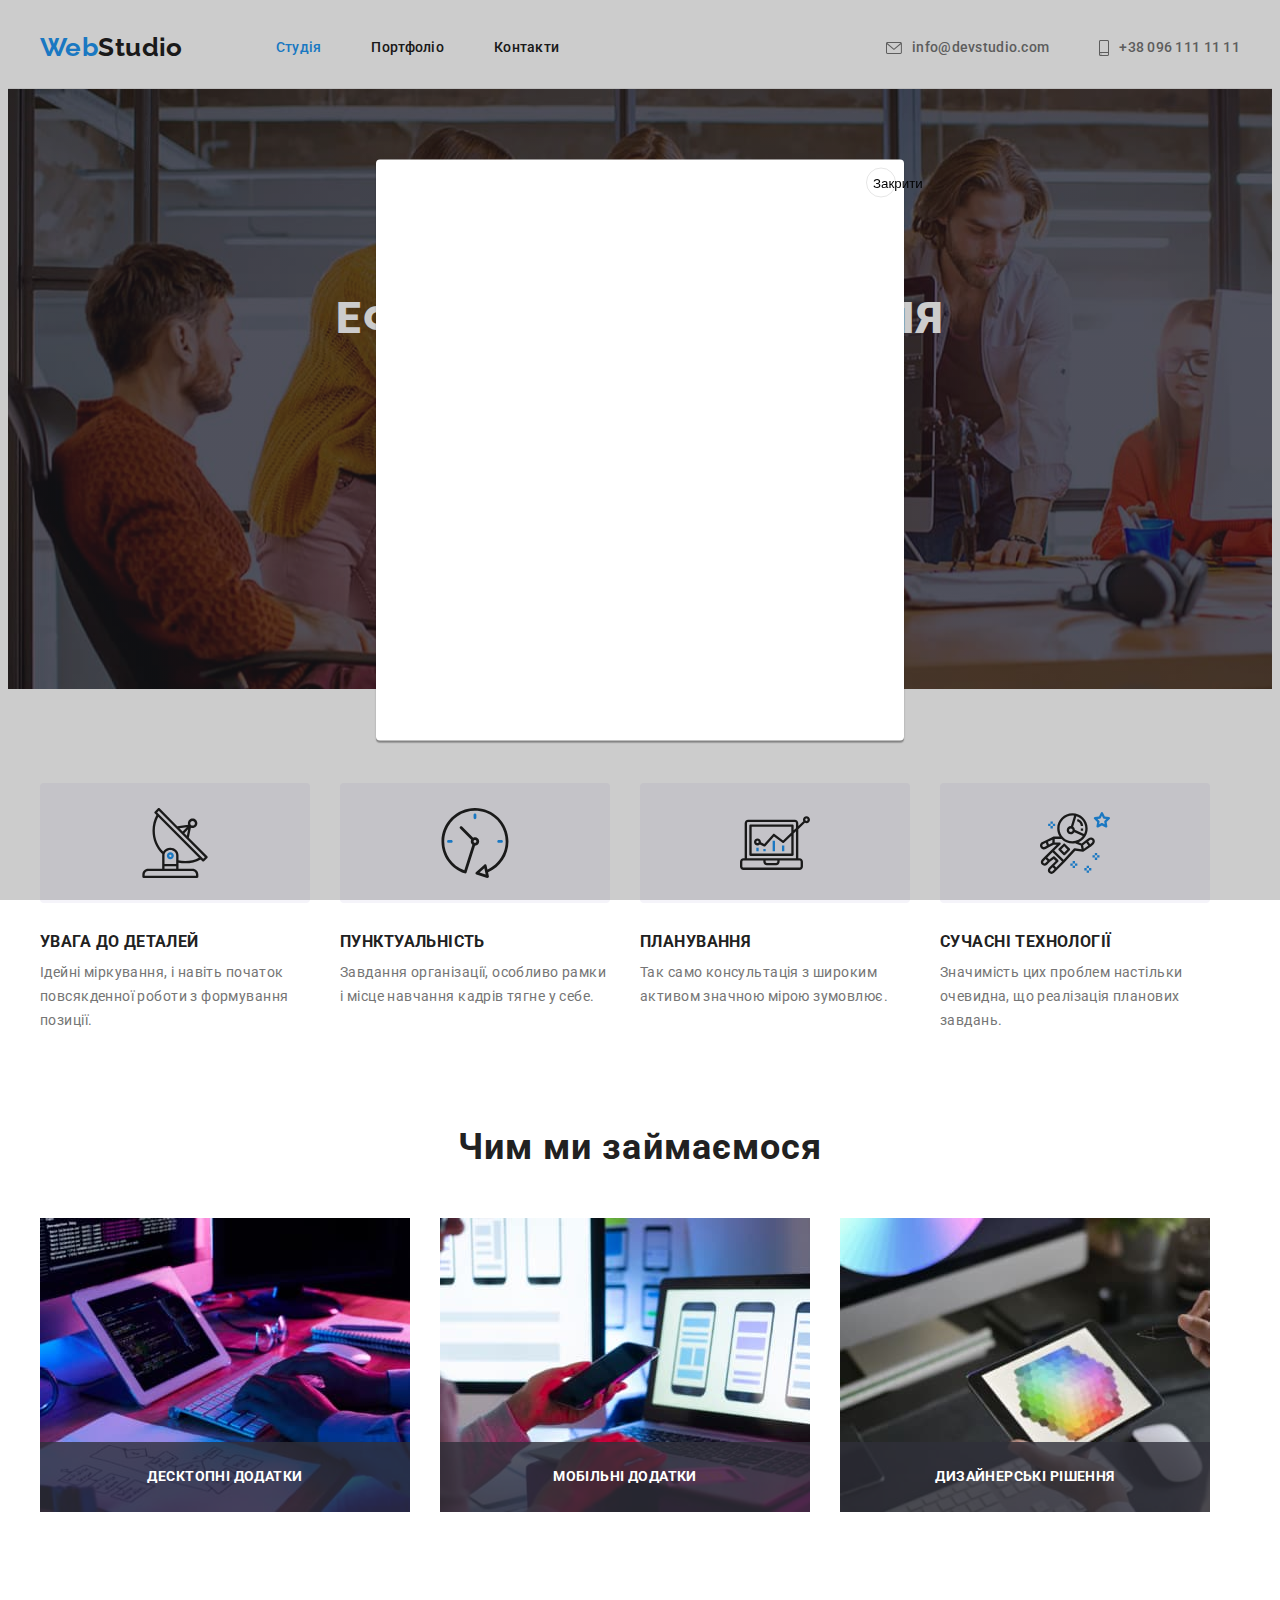
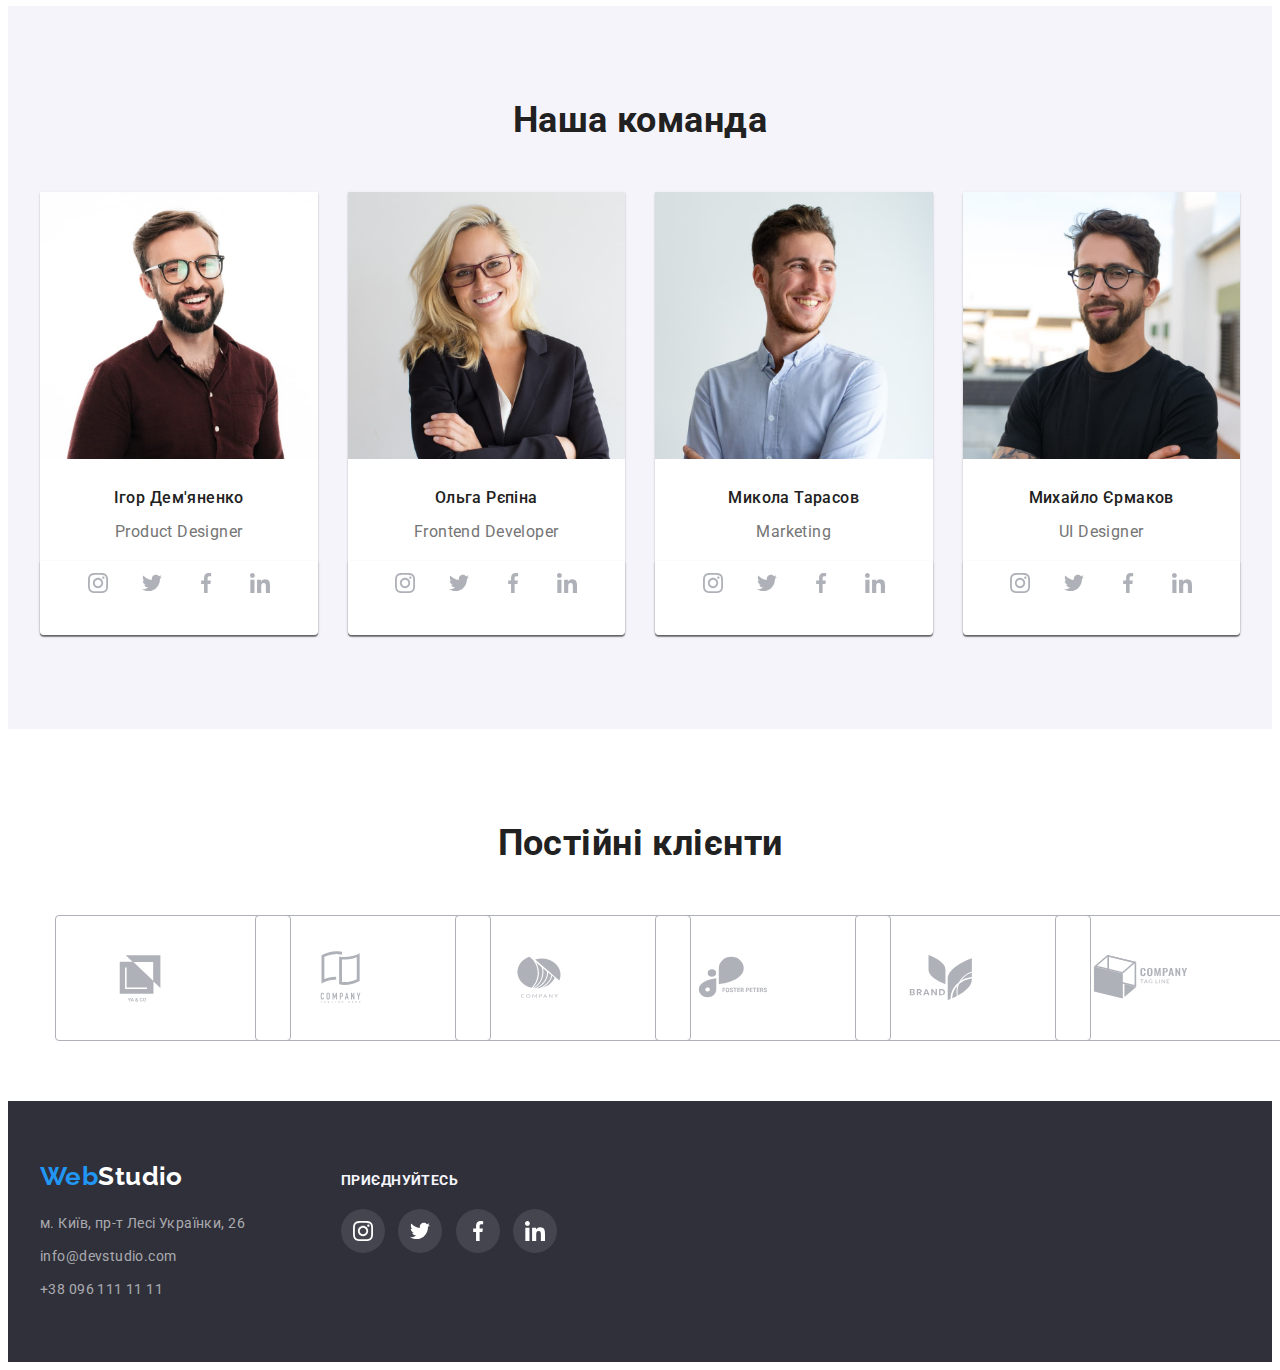
==== index.html @ 7732987f "add but" ====
<!DOCTYPE html>
<html lang="uk">
<head>
    <meta charset="UTF-8">
    <meta http-equiv="X-UA-Compatible" content="IE=edge">
    <meta name="viewport" content="width=device-width, initial-scale=1.0">
    <title>WebStudio</title>
    <link rel="preconnect" href="https://fonts.googleapis.com">
    <link rel="preconnect" href="https://fonts.gstatic.com" crossorigin>
    <link href="https://fonts.googleapis.com/css2?family=Raleway:wght@700&family=Roboto:wght@400;500;700;900&display=swap" rel="stylesheet">
    <link rel="stylesheet" href="https://cdnjs.cloudflare.com/ajax/libs/modern-normalize/1.1.0/modern-normalize.min.css" integrity="sha512-wpPYUAdjBVSE4KJnH1VR1HeZfpl1ub8YT/NKx4PuQ5NmX2tKuGu6U/JRp5y+Y8XG2tV+wKQpNHVUX03MfMFn9Q==" crossorigin="anonymous" referrerpolicy="no-referrer" />
    <link rel="stylesheet" href="./css/style.css">
</head>
<body>
    <!--Шапка-->
    <header class="head-top">
    <div class="container main-nav">   
        <a href="./index.html" class="logo"> <span class="logo-web">Web</span>Studio</a>
        <!--Навігація по сайті-->
        <nav class="nav">
            <ul class="site-nav">
                <li class="item-nav">
                   <a href="./index.html" class="header-link current">Студія</a> 
                </li>
                <li class="item-nav">
                    <a href="./portfolio.html" class="header-link ">Портфоліо</a>
                </li>
                <li class="item-nav">
                    <a href="" class="header-link">Контакти</a>
                </li>
            </ul>
        </nav>
        <!--Контакти-->
        <ul class="auth-nav">
            <li class="item-nav">
                <a href="mailto:info@devstudio.com" class="header-link"><svg width="16" height="12" class="icon-mail">
                    <use href="./images/icons.svg#icon-letter"></use>
                 </svg>info@devstudio.com</a>
            </li>
            <li class="item-nav">
                <a href="tel:+380961111111" class="header-link"><svg width="10" height="16" class="icon-mail">
                    <use href="./images/icons.svg#icon-tel"></use>
                 </svg>+38 096 111 11 11</a>
            </li>
    </div>
    </header>
    <main>
        <!--Герой-->
    
        <section class="section section-hero ">
            <h1 class="hero-title">Ефективні рішення для вашого бізнесу</h1>
            <button type="button" class="button-style" data-modal-open>Замовити послугу</button>
        </section>


    <section class="section section-benefits ">
        <div class="container">
            <!--Наші переваги-->
            <h2 class="title-benefits visually-hidden">Наші переваги</h2>
            <ul class="list-benefits">         
                <li class="list-item">
                    <div class="privileges-item">
                    <svg width="70" height="70" class="our-icons" >
                        <use class="our" href="./images/icons.svg#icon-antenna"></use>
                    </svg>
                    </div>
                    <h3 class="list-title">УВАГА ДО ДЕТАЛЕЙ</h3>
                    <p class="paragraph">Ідейні міркування, і навіть початок  повсякденної роботи з формування позиції.</p>
                </li>               
                <li class="list-item">
                    <div class="privileges-item">
                    <svg width="70" height="70" class="our-icons" >
                        <use href="./images/icons.svg#icon-clock"></use>
                    </svg>
                    </div>
                    <h3 class="list-title">ПУНКТУАЛЬНІСТЬ</h3>
                    <p class="paragraph">Завдання організації, особливо рамки і місце навчання кадрів тягне у себе.</p>
                </li>
                <li class="list-item">
                    <div class="privileges-item">
                    <svg width="70" height="70" class="our-icons">
                        <use href="./images/icons.svg#icon-diagram"></use>
                    </svg>
                    </div>
                    <h3 class="list-title">ПЛАНУВАННЯ</h3>
                    <p class="paragraph">Так само консультація з широким активом значною мірою зумовлює.</p>
                </li>
                <li class="list-item">
                    <div class="privileges-item">
                    <svg width="70" height="70" class="our-icons">
                        <use href="./images/icons.svg#icon-astronaut"></use>
                    </svg>
                    </div>
                    <h3 class="list-title">СУЧАСНІ ТЕХНОЛОГІЇ</h3>
                    <p class="paragraph">Значимість цих проблем настільки очевидна, що реалізація планових завдань.</p>
                </li>
            </ul>
        </div>
    </section>
        <!--Чим ми займаємося-->
    <section class="section section-work nopadding">
        <div class="container">
            <h2 class="section-work-title">Чим ми займаємося</h2>
            <ul class="list-work">
                <li class="item-do">
                    <div class="item-div-img">
                        <img  class="img-item" src="./images/img.jpg" width="370" height="294" alt="Верстка">
                    </div>
                    <div class="item-p">
                        <p class="paragraph-item">Десктопні додатки</p>
                    </div>
                </li>
                <li class="item-do">
                    <div class="item-div-img">
                        <img  class="img-item" src="./images/img2.jpg" width="370" height="294" alt="Дизайн">
                    </div>
                    <div class="item-p">
                        <p class="paragraph-item">Мобільні додатки</p>
                    </div>
                </li>
                <li class="item-do">
                    <div class="item-div-img">
                        <img  class="img-item" src="./images/img3.jpg" width="370" height="294" alt="Оформлення">
                    </div>
                    <div class="item-p">
                        <p class="paragraph-item">Дизайнерські рішення</p>
                    </div>
                </li>
            </ul>
        </div>
    </section>
        <!--Наша команда-->
    <section class="section section-team">
        <div class="container">
            <h2 class="section-title">Наша команда</h2>
            <ul class="team">
                <li class="team-list">
                    <img class="team-picks" src="./images/igor.jpg" width="270" height="260" alt="Ігор Дем'яненко">
                    <h3 class="team-title">Ігор Дем'яненко</h3>
                    <p class="paragraph-team">Product Designer</p>
                    <ul class="team-list team-list-socialm">
                        
                        </li>
                        <li class="team-item-socialm">
                            <a href="#" class="team-soc-link link">
                                <svg width="20" height="20" class="team-soc-icon">
                                <use href="./images/icons.svg#icon-instagram"></use>
                                </svg>
                            </a>
                        </li>
                        <li class="team-item-socialm">
                            <a href="#" class="team-soc-link link">
                                <svg  width="20" height="20" class="team-soc-icon">
                                <use href="./images/icons.svg#icon-twitter-1"></use>
                                </svg>
                            </a>
                        </li>
                        <li class="team-item-socialm">
                            <a href="#" class="team-soc-link link">
                                <svg  width="20" height="20" class="team-soc-icon">
                                <use href="./images/icons.svg#icon-facebook"></use>
                                </svg>
                            </a>
                        </li>
                        <li class="team-item-socialm">
                            <a href="#" class="team-soc-link link">
                                <svg width="20" height="20" class="team-soc-icon">
                                <use href="./images/icons.svg#icon-linkedin"></use>
                                </svg>
                            </a>
                        </li>
                    </ul>
                </li>
                <li class="team-list">
                    <img class="team-picks" src="./images/olga.jpg" width="270" height="260" alt="Ольга Рєпіна">
                    <h3 class="team-title">Ольга Рєпіна</h3>
                    <p class="paragraph-team">Frontend Developer</p>
                    <ul class="team-list team-list-socialm">
                        <li class="team-item-socialm">
                            <a href="#" class="team-soc-link link">
                            <svg width="20" height="20" class="team-soc-icon">
                            <use href="./images/icons.svg#icon-instagram"></use>
                            </svg>
                            </a>
                        </li>
                        <li class="team-item-socialm">
                            <a href="#" class="team-soc-link link">
                                <svg  width="20" height="20" class="team-soc-icon">
                                <use href="./images/icons.svg#icon-twitter-1"></use>
                                </svg>
                            </a>
                        </li>
                        <li class="team-item-socialm">
                            <a href="#" class="team-soc-link link">
                                <svg  width="20" height="20" class="team-soc-icon">
                                <use href="./images/icons.svg#icon-facebook"></use>
                                </svg>
                            </a>
                        </li>
                        <li class="team-item-socialm">
                            <a href="#" class="team-soc-link link">
                                <svg width="20" height="20" class="team-soc-icon">
                                <use href="./images/icons.svg#icon-linkedin"></use>
                                </svg>
                            </a>
                        </li>
                    </ul>
                </li>
                <li class="team-list">
                    <img class="team-picks" src="./images/mykola.jpg" width="270" height="260" alt="Микола Тарасов">
                    <h3 class="team-title">Микола Тарасов</h3>
                    <p class="paragraph-team">Marketing</p>
                    <ul class="team-list team-list-socialm">
                        
                        <li class="team-item-socialm">
                            <a href="#" class="team-soc-link link">
                                <svg width="20" height="20" class="team-soc-icon">
                                <use href="./images/icons.svg#icon-instagram"></use>
                                </svg>
                                </a>
                        </li>
                        <li class="team-item-socialm">
                            <a href="#" class="team-soc-link link">
                                <svg  width="20" height="20" class="team-soc-icon">
                                <use href="./images/icons.svg#icon-twitter-1"></use>
                                </svg>
                            </a>
                        </li>
                        <li class="team-item-socialm">
                            <a href="#" class="team-soc-link link">
                                <svg  width="20" height="20" class="team-soc-icon">
                                <use href="./images/icons.svg#icon-facebook"></use>
                                </svg>
                            </a>
                        </li>
                        <li class="team-item-socialm">
                            <a href="#" class="team-soc-link link">
                                <svg width="20" height="20" class="team-soc-icon">
                                <use href="./images/icons.svg#icon-linkedin"></use>
                                </svg>
                            </a>
                        </li>
                    </ul>
                </li>
                <li class="team-list">
                    <img class="team-picks" src="./images/mykhailo.jpg" width="270" height="260" alt="Михайло Єрмаков">
                    <h3 class="team-title">Михайло Єрмаков</h3>
                    <p class="paragraph-team">UI Designer</p>
                    <ul class="team-list team-list-socialm">
                        
                        <li class="team-item-socialm">
                            <a href="#" class="team-soc-link link">
                                <svg width="20" height="20" class="team-soc-icon">
                                <use href="./images/icons.svg#icon-instagram"></use>
                                </svg>
                                </a>
                        </li>
                        <li class="team-item-socialm">
                            <a href="#" class="team-soc-link link">
                                <svg  width="20" height="20" class="team-soc-icon">
                                <use href="./images/icons.svg#icon-twitter-1"></use>
                                </svg>
                            </a>
                        </li>
                        <li class="team-item-socialm">
                            <a href="#" class="team-soc-link link">
                                <svg  width="20" height="20" class="team-soc-icon">
                                <use href="./images/icons.svg#icon-facebook"></use>
                                </svg>
                            </a>
                        </li>
                        <li class="team-item-socialm">
                            <a href="#" class="team-soc-link link">
                                <svg width="20" height="20" class="team-soc-icon">
                                <use href="./images/icons.svg#icon-linkedin"></use>
                                </svg>
                            </a>
                        </li>
                    </ul>
                </li>
            </ul>
        </div>
    </section>
    <!--Постійні клієнти-->
    <section class="section section-clients">
        <div class="container clients-div">
        <h2 class="client-title">Постійні клієнти</h2>
            <ul class="list-client">
                <li class="company ">
                 <a class="client-item" href="#">
                    <svg class="icon-clients" >
                        <use href="./images/icons.svg#icon-Logo1n"></use>
                    </svg>
                 </a>
                </li>
                <li class="company">
                    <a class="client-item" href="#">
                        <svg class="icon-clients" >
                            <use href="./images/icons.svg#icon-Logo-2"></use>
                        </svg>
                     </a>                
                </li>
                <li class="company">
                    <a class="client-item" href="#">
                        <svg class="icon-clients" >
                            <use href="./images/icons.svg#icon-Logo-3"></use>
                        </svg>
                     </a>      
                </li>
                <li class="company">
                    <a class="client-item" href="#">
                        <svg class="icon-clients">
                            <use href="./images/icons.svg#icon-Logo4"></use>
                        </svg>
                     </a>      
                </li>
                <li class="company">
                    <a class="client-item" href="#">
                        <svg class="icon-clients" >
                            <use href="./images/icons.svg#icon-Logo-5"></use>
                        </svg>
                     </a>      
                </li>
                <li class="company">
                    <a class="client-item" href="#">
                        <svg class="icon-clients" >
                            <use href="./images/icons.svg#icon-Logo-6"></use>
                        </svg>
                     </a>      
                </li>
            </ul>
        </div>
    </section>
</main>
    <!--Підвал-->
    <footer class="footer">
        <div class="container footer-item">
        <div class="adress-div">
            <a href="./index.html" class="logo-footer"><span class="logo-web">Web</span>Studio</a>
            <address class="address">
                <ul class="site-nav-footer">
                    <li>
                        <a href="https://goo.gl/maps/zZceFbnyoAsrNm7R6" class="address-items" rel="noreferrer noopener" target="_blank">м. Київ, пр-т Лесі Українки, 26</a>
                    </li>
                    <li>
                        <a href="mailto:info@devstudio.com" class="address-items">info@devstudio.com</a>
                    </li>
                    <li>
                        <a href="tel:+380961111111" class="address-items">+38 096 111 11 11</a>
                    </li>
                </ul>
            </address>
        </div>
            <div class="div-fot">
                <p class="footer-paragraph">приєднуйтесь</p>
                <ul class="footer-list">
                    <li class="footer-soc-lincs">
                        <a class="footer-icon-linc" href="#">
                            <svg class="icons-svg" width="20" height="20">
                                <use href="./images/icons.svg#icon-instagram"></use>
                            </svg>
                        </a>
                    </li>
                    <li class="footer-soc-lincs">
                        <a class="footer-icon-linc" href="#">
                            <svg  class="icons-svg" width="20" height="20">
                                <use href="./images/icons.svg#icon-twitter-1"></use>
                            </svg>
                        </a>
                    </li>
                    <li class="footer-soc-lincs">
                        <a class="footer-icon-linc" href="#">
                            <svg class="icons-svg" width="20" height="20">
                                <use href="./images/icons.svg#icon-facebook"></use>
                            </svg>
                        </a>
                    </li>
                    <li class="footer-soc-lincs">
                        <a class="footer-icon-linc" href="#">
                            <svg class="icons-svg" width="20" height="20">
                                <use href="./images/icons.svg#icon-linkedin"></use>
                            </svg>
                        </a>
                    </li>
                </ul>
            </div>
        </div>
        </footer>
        <div class="backdrop " data-modal>
                <div class="mobal">
                    <button type="button" class="close" data-modal-close>
                        Закрити</button>
                </div>
            </div> 
            <script src="./js/modal.js"></script> 
</body>
</html>
---- css/style.css ----
:root {
    --primary-text-color: #212121;
    --acent-color: #2196F3;
    --secondary-texy-color:#757575;
    --primary-fon-color: #ffffff;
    --secondary-fon-col: #F5F4FA;
    --darc-fon-color:#2F303A;
    --adres-color:rgba(255, 255, 255, 0.6);
    --work-fon-color:#F5F5F5;
    --header-border-color:#ECECEC;
    --color-cards-border: #EEEEEE;
    --background-color-hero: #C4C4C4;
    --border-clients-color: #AFB1B8;
    --bacjground-color-footer-lincs: rgba(255, 255, 255, 0.1);
    --primery-icon-color:#AFB1B8;
    --background-color-img: rgba(47, 48, 58, 0.8);


    --primary-padding-bottom: 10px;
    
    

}
/* Палітра кольорів сайту */
/* Колір header : #FFFFFF; */
/* Колір секції наші переваги, і footer :  #2F303A */
/* Колір секцій наші переваги, чим ми займаємося :  #F5F5F5; */
/* Колір секції Наша команда : #F5F4FA */
/* Акцент: #2196F3; */
/* колір тексту: #2196F3; */
/* колір другорядного тексту: #757575; */


/* ------------index.html------------*/

body {
    font-family: 'Roboto', 'sans-serif';
    color: var(--primary-text-color);
    background-color:var(--primary-fon-color);
    font-weight: 400;
    font-size: 14px;
    line-height: 1.7;
    letter-spacing: 0.03em;
}

h1, h2, h3, h4, h5, h6, p {
    margin: 0;
    
}

ul {
    padding: 0;
    margin: 0;
   

}
.section {
    padding-top: 94px;
    padding-bottom:  94px;
}


/* ------------Шапка------------*/
header .auth-nav {
    display: flex;
}

.head-top  {
    background-color: var(--primary-fon-color);
    border-bottom: 1px solid var(--header-border-color);
    
}


.logo {
    font-family: 'Raleway', 'sans-serif';
    font-weight: 700;
    font-size: 26px;
    line-height: 1.2;
    text-decoration: none;
    color: var(--primary-text-color); 
    margin-right: 93px;   
}
.logo-web {
    color: var(--acent-color)
}



/* ------------Навігація по сайті------------*/


.main-nav {
    display: flex;
    align-items: center;
}

.site-nav {
    color: var(--primary-text-color);
    display: flex;      
}

.nav {
    margin-right: auto;
}

.site-nav .item-nav:not(:last-child) {
    margin-right: 50px;
}

.site-nav .header-link,
.site-nav {
    color: var(--primary-text-color);   
   
}

.site-nav .header-link:hover,
.site-nav .header-link:focus {
    color: var(--acent-color);
}

.header-link:active {
    color: var(--acent-color);
}
.header-link {
    display: block;
    padding-top: 32px;
    padding-bottom: 32px;
    font-weight: 500;
    font-size: 14px;
    line-height: 1.14;
    letter-spacing: 0.02em;

    transition-property: background-color ;
    transition-duration: 250ms;
    transition-timing-function: cubic-bezier(0.4, 0, 0.2, 1); 
}

.auth-nav .item-nav + .item-nav {
    margin-left: 50px;
} 
/* ------------Контатки------------*/

.main-nav {
    justify-content: center;
}

.auth-nav .header-link,
.auth-nav  {
    color: var(--secondary-texy-color);
}



.current::after {
    position: absolute;
    content: '';
    bottom: 0;
    left: 0;
    width: 100%;
    height: 4px;
    background: var(--accent-color);
    border-radius: 2px;
}

.auth-nav .header-link:hover,
.auth-nav .header-link:focus 
{
    color: var(--acent-color);
    fill: var(--acent-color);
}

.site-nav .header-link.current {
    color: var(--acent-color);
}

.header-link {
    text-decoration: none;

    transition-property: color ;
    transition-duration: 250ms;
    transition-timing-function: linear; 
}
.site-nav,
.auth-nav,
.list-benefits,
.team-list,
.buttons-filter,
.photos-list,
.list-work,
.site-nav-footer,
.list-client,
.footer-list
{
    list-style: none;
}

.icon-nav1,
.icon-mail {
    margin-right: 10px;
}

.icon-nav1:hover,
.icon-nav2:focus {
 fill: var(--acent-color);
}

.icon-nav1 {
    width: 16px;
    height: 12px;
    fill: var(--secondary-texy-color);
}
.icon-nav2 {
    width: 10px;
    height: 16px;
    fill: var(--secondary-texy-color);
}


.header-link {
    display: flex;
    align-items: center;
    justify-content: center;
}


.header-link:focus,
.header-link:hover
 {
    fill: var(--acent-color);
}

.header-link {
     fill: var(--secondary-texy-color); 
}

/* ------------Декоративні елементи------------*/





/* ------------Герой------------*/

 .section-hero {

    background-image: linear-gradient(rgba(47, 48, 58, 0.4),
    rgba(47, 48, 58, 0.4)),
    url(../images/hero.jpg) ;
    background-repeat: no-repeat; 
    background-size: cover;
    background-color: var(--darc-fon-color); 
    text-align: center; 
    padding-top: 200px;
    padding-bottom:200px;
    max-width: 1600px;
    margin: 0 auto;
    
}

.section .section-hero {
    padding: 0;
    
}

.hero-title {
    color: var(--primary-fon-color);
    max-width: 696px;
    font-weight: 900;
    font-size: 44px;
    line-height: 1.36;
    letter-spacing: 0.06em;
    text-transform: uppercase;
    margin-bottom: 30px;
    margin-left: auto;
    margin-right: auto;
    
}


/* ------------Кнопи------------*/

/* ------------Кнопки портфоліо------------*/
.buttons-filter  .button {
    font-weight: 500;
    font-size: 16px;
    line-height: 1.62;
    color: var(--primary-text-color);
    background-color: var(--secondary-fon-col);
    border: none;

    transition-property: background-color ;
    transition-duration: 250ms;
    transition-timing-function: cubic-bezier(0.4, 0, 0.2, 1); 
}

.button {
    background-color: var(--secondary-fon-col);
    
}

.button-filter:hover,
.button-filter:focus,
.button-filter:active
 {
    background-color:var(--acent-color);
    color: var(--primary-fon-color);
    box-shadow: 0px 3px 1px 
    rgba(0, 0, 0, 0.1), 0px 1px 2px 
    rgba(0, 0, 0, 0.08), 0px 2px 2px 
    rgba(0, 0, 0, 0.12);
    border-radius: 4px;
 }
 .button-filter {
    font-family: 'Roboto', 'sans-serif';
    border: 0;
    font-weight: 500;
    font-size: 16px;
    line-height:1.62;
    text-align: center;
    border-radius: 4px;
    cursor: pointer;
    max-height: 38px;
    padding-top: 6px;
    padding-bottom: 6px;
    padding-left: 22px;
    padding-right: 22px;
    
 }
 .button-all {
    width: 73px;
    padding-left: 25px;
    padding-right: 25px;

    transition-property: background-color ;
    transition-duration: 250ms;
    transition-timing-function: cubic-bezier(0.4, 0, 0.2, 1); 
}
.button-web {
    width: 125px;

    transition-property: background-color ;
    transition-duration: 250ms;
    transition-timing-function: cubic-bezier(0.4, 0, 0.2, 1); 
}
.button-adds {
    width: 112px;

    transition-property: background-color ;
    transition-duration: 250ms;
    transition-timing-function: cubic-bezier(0.4, 0, 0.2, 1); 
}
.button-dysain {
    width: 103px;

    transition-property: background-color ;
    transition-duration: 250ms;
    transition-timing-function: cubic-bezier(0.4, 0, 0.2, 1); 
}
.button-market {
    width: 130px;

    transition-property: background-color ;
    transition-duration: 250ms;
    transition-timing-function: cubic-bezier(0.4, 0, 0.2, 1); 
    
}

 /* ------------Кнопка секції герой------------*/

.button-style {

    background-color: var(--acent-color);
    color: var(--primary-fon-color);
    border: none;
    cursor: pointer;
    font-weight: 700;
    font-size: 16px;
    line-height: 1.87;
    display: inline-block;
    background: var(--acent-color);
    border-radius: 4px;
    max-width: 216px;
    max-height: 50px;
    padding: 10px 32px;

    transition: background-color 250ms cubic-bezier(0.4, 0, 0.2, 1),
    color 250ms cubic-bezier(0.4, 0, 0.2, 1);

    
}   
.button-style:hover,
.button-style:focus,
.button-style:active
 {
    background-color: var(--secondary-fon-col);
    color: var(--primary-text-color);
    box-shadow: 0px 4px 4px rgba(0, 0, 0, 0.15);
    border-radius: 4px;
}
/* ------------Наші переваги------------*/



.list-benefits {
    display: flex;    
}
.list-item {
    width: 270px;
}

.list-benefits .list-item:not(:last-child) {
     margin-right: 30px;

}

.visually-hidden { 
    position: absolute;
    width: 1px;
    height: 1px;
    margin: -1px;
    border: 0;
    padding: 0;
    white-space: nowrap;
    clip-path: inset(100%);
    clip: rect(0 0 0 0);
    overflow: hidden;
}

.list-title {
    font-weight: 700;
    line-height: 1.14;
    text-transform: uppercase;
    color: var(--primary-text-color);
    margin-bottom:var(--primary-padding-bottom) ;
}
.paragraph {
    
    color: var(--secondary-texy-color);

}

  
.privileges-item {
    display: flex;
    justify-content: center;
    align-items: center;
    margin-bottom: 30px;
    width: 270px;
    height: 120px;
    background: #F5F4FA;
    border-radius: 4px;
    
}



/* ------------Чим ми займаємося------------*/

.nopadding {
    padding-top: 0px;
}

.section-work-title {
    font-weight: 700;
    font-size: 36px;
    line-height: 1.16;
    letter-spacing: 0.03em;
    
}

.section-work-title {
    margin-bottom: 50px;
    text-align: center;
}
.list-work { 
    display:flex;    
    
}
.list-work .item-do {
    margin-right: 30px;
}
.list-work .item-do:last-child {
    margin-right: 0;
}

.img-item,
.team-picks {
    display: block;
    width: 100%;
    height: auto;
}

.paragraph-item {
   display: block;
font-weight: 700;
font-size: 14px;
line-height: 1.14;
letter-spacing: 0.03em;
text-transform: uppercase;

color: var(--primary-fon-color)
}



.item-do {
    position: relative;
   
}


.item-p {
    display: flex;
    width: 100%;
    height: 70px;
    align-items: center;
    justify-content: center;
    
    position: absolute;
    bottom: 0;
    
}

.item-div-img::after {
    content: '';
    background-color: rgba(47, 48, 58, 0.8);
    position: absolute;
    display:inline-block;
    width: 100%;
    height: 70px;
    bottom: 0;
}

/* ------------Наша команда------------*/

.section-team {
    background-color: var(--secondary-fon-col);        
}

.section-title {
    font-weight: 700;
    font-size: 36px;
    line-height: 1.16;
    text-align: center;
    margin-bottom: 50px;
}

.paragraph-team {
    font-size: 16px;
    text-align: center;
    color: var(--secondary-texy-color); 
    margin-bottom: 16px;
}
.team-title {
    font-size: 16px;
    font-weight: 500;
    line-height: 1.18;
    text-align: center;
    margin-bottom:var(--primary-padding-bottom) ;    
}
.team {
    display: flex;
    justify-content: center;
}
.team .team-list:not(:last-child) {
    margin-right: 30px;
}
.team-picks {
    margin-bottom: 30px;
}
.team-list {
    box-shadow: 
    0px 1px 3px
    rgba(0, 0, 0, 0.12),
    0px 1px 1px rgba(0, 0, 0, 0.14),
    0px 2px 1px rgba(0, 0, 0, 0.2);
border-radius: 0px 0px 4px 4px;
background-color: var(--primary-fon-color);

}

.team-list-socialm {
    display: flex;
    justify-content: center;
    align-items: center;
}

.team-item-socialm {
 width: 44px;
 height: 44px;
}

.team-list-socialm {
    padding-bottom: 30px;
}


.team-item-socialm:not(:last-child) {
margin-right: 10px;
}
.team-soc-link  {
    width: 100%;
    height: 100%;  
    display: flex;
    border-radius: 50%;
    justify-content: center;
    align-items: center;

    transition: background-color 250ms cubic-bezier(0.4, 0, 0.2, 1),
     color 250ms cubic-bezier(0.4, 0, 0.2, 1), 
    fill 250ms cubic-bezier(0.4, 0, 0.2, 1);


}
.team-soc-link:focus,
.team-soc-link:hover {
    background-color: var(--acent-color);
} 

.team-soc-link:hover .team-soc-icon {
    fill: var(--primary-fon-color);
}


.team-soc-link:focus .team-soc-icon {
    fill: var(--primary-fon-color);
}

.team-soc-icon {
    fill: var(--primery-icon-color);
}

/* ------------Наші клієнти------------*/

.client-title {
    font-size: 36px;
    line-height: 1.16;
    text-align: center;
    display: flex;
    justify-content: center;
    align-items: center;
    margin-bottom: 50px;
}

.clients-div {
    background-color: var(--primary-fon-color);
}


.list-client {
    display: flex;
    justify-content: center;
    align-items: center;
}


.icon-clients {
    width: 106px;
    height: 60px;  
}

.company {
    width: 170px;
    height: 92px;
    
    
    
}

.client-item {
    width: 100%;
    height: 100%;  
    display: flex;
    padding:  16px 32px;
    border: 1px solid var(--border-clients-color);
    border-radius: 4px;
    
    align-items: center;

    transition-property: color ;
    transition-duration: 250ms;
    transition-timing-function: cubic-bezier(0.4, 0, 0.2, 1);

    
    }


.company:not(:last-child) {
    margin-right: 30px;
}


.icon-clients {
    width: 106px;
    height: 60px;  
}


.client-item:hover {
    border: 1px solid var(--acent-color);
}

.client-item:focus {
    border: 1px solid var(--acent-color);
}

.icon-clients {
    fill: var(--primery-icon-color);
}

.client-item:hover .icon-clients {
    fill: var(--acent-color);
}


.client-item:focus .icon-clients {
    fill: var(--acent-color);
}

.client-item:hover  {
    border-radius: 4px;
    fill: var(--acent-color);
}


/* ------------Підвал------------*/

.footer {
    background-color: var(--darc-fon-color); 
    padding-top: 60px;
    padding-bottom: 60px; 
}

.footer-item > .logo-footer {
    margin-bottom: 20px;
    
}


.logo-footer {
    font-family: 'Raleway', 'sans-serif';
    font-weight: 700;
    font-size: 26px;
    line-height: 1.2;
    color: var(--primary-fon-color);
    text-decoration: none;
    display: inline-block;
    
}

.site-nav-footer > li:not(:last-child) {
    margin-bottom: 9px;
    
}


.address {
    font-style: normal;
    width: 231px;

     
    
}
.address-item {
    color: var(--primary-fon-color);
    text-decoration: none;

    
}

.address-items {
    color: var(--adres-color); 
    text-decoration: none;   

    transition-property: color ;
    transition-duration: 250ms;
    transition-timing-function: linear;
}
.address-items:hover,
.address-items:focus {
    color: var(--acent-color);
}

.footer-paragraph {
    color:var(--secondary-fon-col);
    font-weight: 700;
    font-size: 14px;
    line-height: 1.14;
    letter-spacing: 0.03em;
    text-transform: uppercase;
    margin-bottom: 20px;
}

.footer-soc-lincs {
    display: inline-flex;
    justify-content: center;
    align-content: center;
    width: 44px;
    height: 44px;
    fill: var(--primary-fon-color);
    background-color:var(--bacjground-color-footer-lincs);
    border-radius: 50%;

    

}

.footer-icon-linc {
    fill: var(--primary-fon-color);

    transition-property: background-color ;
    transition-duration: 250ms;
    transition-timing-function: cubic-bezier(0.4, 0, 0.2, 1);

     
}


.footer-icon-linc:hover {
    background-color: var(--acent-color);
}
.footer-icon-linc:focus {
    background-color: var(--acent-color);
}


.footer-icon-linc {
    width: 100%;
    height: 100%;
    border-radius: 50%;
}

.footer-soc-lincs:not(:last-child) {
    margin-right: 10px;
    }

.footer-icon-linc {
    display: flex;
    justify-content: center;
    align-items: center;
}


.footer-item {
    align-items: baseline;
    display: flex;
}

.logo-footer {
    margin-bottom: 20px;
}

.div-fot .fot-portfolio {
    margin-bottom: 30px;
}

.div-fot {
    display: inline-block;
}


.adress-div {
    display: inline-block;
    margin-right: 70px;
}





/* --------Портфоліо--------- */
.pic-title {
    font-weight: 700;
    font-size: 18px;
    line-height: 2;
    letter-spacing: 0.06em;
    color: var(--primary-text-color);
    
}
.pic-paragraph {
    font-size: 16px;
    line-height: 1.87;
    color: var(--secondary-texy-color);
    
    
}



.product-div {
    position: relative;
    width: 100%;
    height: 100%;
    
}


.product-div::before {
    content: '';
    display: inline-block;
    position: absolute;
    width: 370px;
    height: 294px;
    top:0;
    left:0;
    
    background-color: rgba(33, 150, 243, 0.9);
    opacity: 0;

    

}









.paragraph-cards {
    width: 100%;
    height: 100%;
    display: block;
    font-weight: 400;
    font-size: 18px;
    line-height: 1.5;
    letter-spacing: 0.03em;
    padding: 63px 24px; 
    opacity: 1;
    color: #ffffff;
    transition-duration: 250ms;
    transition-timing-function: cubic-bezier(0.4, 0, 0.2, 1); 
}

/* --------Універсальні--------- */

.container {
    width: 1200px;
    padding-left:  15px;
    padding-right:  15px;
    margin: 0 auto;
    
}


.port {
    border: 1px solid var(--header-border-color);
    border-top: none;
    border-left: none;
    border-right: none;
}
.pic-list {
    display: flex;
    flex-wrap: wrap;       
}

.photos-list {
    width: 370px;
    height: 405px;
    margin-right: 30px;
    margin-bottom: 30px;
    
}

.photos-list:nth-child(3n) {
    margin-right: 0;
    
}
.photos-list:nth-last-child(-n+3) {
    margin-bottom: 0;
}
 

.link-content:hover {
    box-shadow: 0px 1px 1px
   rgba(0, 0, 0, 0.12), 0px 4px 4px
   rgba(0, 0, 0, 0.06), 1px 4px 6px
   rgba(0, 0, 0, 0.16);
}


.link-content:focus  {
    box-shadow: 0px 1px 1px
   rgba(0, 0, 0, 0.12), 0px 4px 4px
   rgba(0, 0, 0, 0.06), 1px 4px 6px
   rgba(0, 0, 0, 0.16);
}
.buttons-filters {
    display: flex;
    justify-content:center;
    margin-bottom: 50px;  
}
.buttons-filter:not(:first-child) {
    margin-left: 8px;
}

.portfolio-list {
    justify-content: center;
}


.cards {
    display: block;
    border: 1px solid var(--color-cards-border);
    border-top: none;
    width: 370px;
    height: 110px;
    padding-top: 20px;
    padding-bottom: 20px;
    padding-left: 24px;
    padding-right: 24px;
}

.cards> .pic-title {  
    margin-bottom: 4px;
}

.link-content {
    width: 100%;
    height: 100%;
    text-decoration: none;
    display: inline-block;
    
    transition-property: box-shadow ;
    transition-duration: 250ms;
    transition-timing-function: linear; 
}


/* modal */
.backdrop {
    position: fixed;
    top: 0;
    left: 0;
    width: 100%;
    height: 100%;
    background-color: rgba(0, 0, 0, 0.2);
    transition: opacity 250ms cubic-bezier(0.4, 0, 0.2, 1);
}
.mobal {

        position: absolute;
        top: 50%;
        left: 50%;
        transform: translate(-50%, -50%);
        height: 581px;
        width: 528px;
        background: var(--primary-fon-color);
        box-shadow: 0px 1px 3px rgb(0 0 0 / 12%), 0px 1px 1px rgb(0 0 0 / 14%), 0px 2px 1px rgb(0 0 0 / 20%);
        border-radius: 4px;
}


.backdrop.is-hidden {
    opacity: 0;
    pointer-events: none;
    overflow: visible;
}
 .close {    
    position: absolute;
    width: 30px;
    height: 30px;
    top: 8px;
    right: 8px;
    padding: 6px;
    fill: #000000;
    background: var(--primary-link-color);
    border: 1px solid rgba(0, 0, 0, 0.1);
    border-radius: 50%;
}
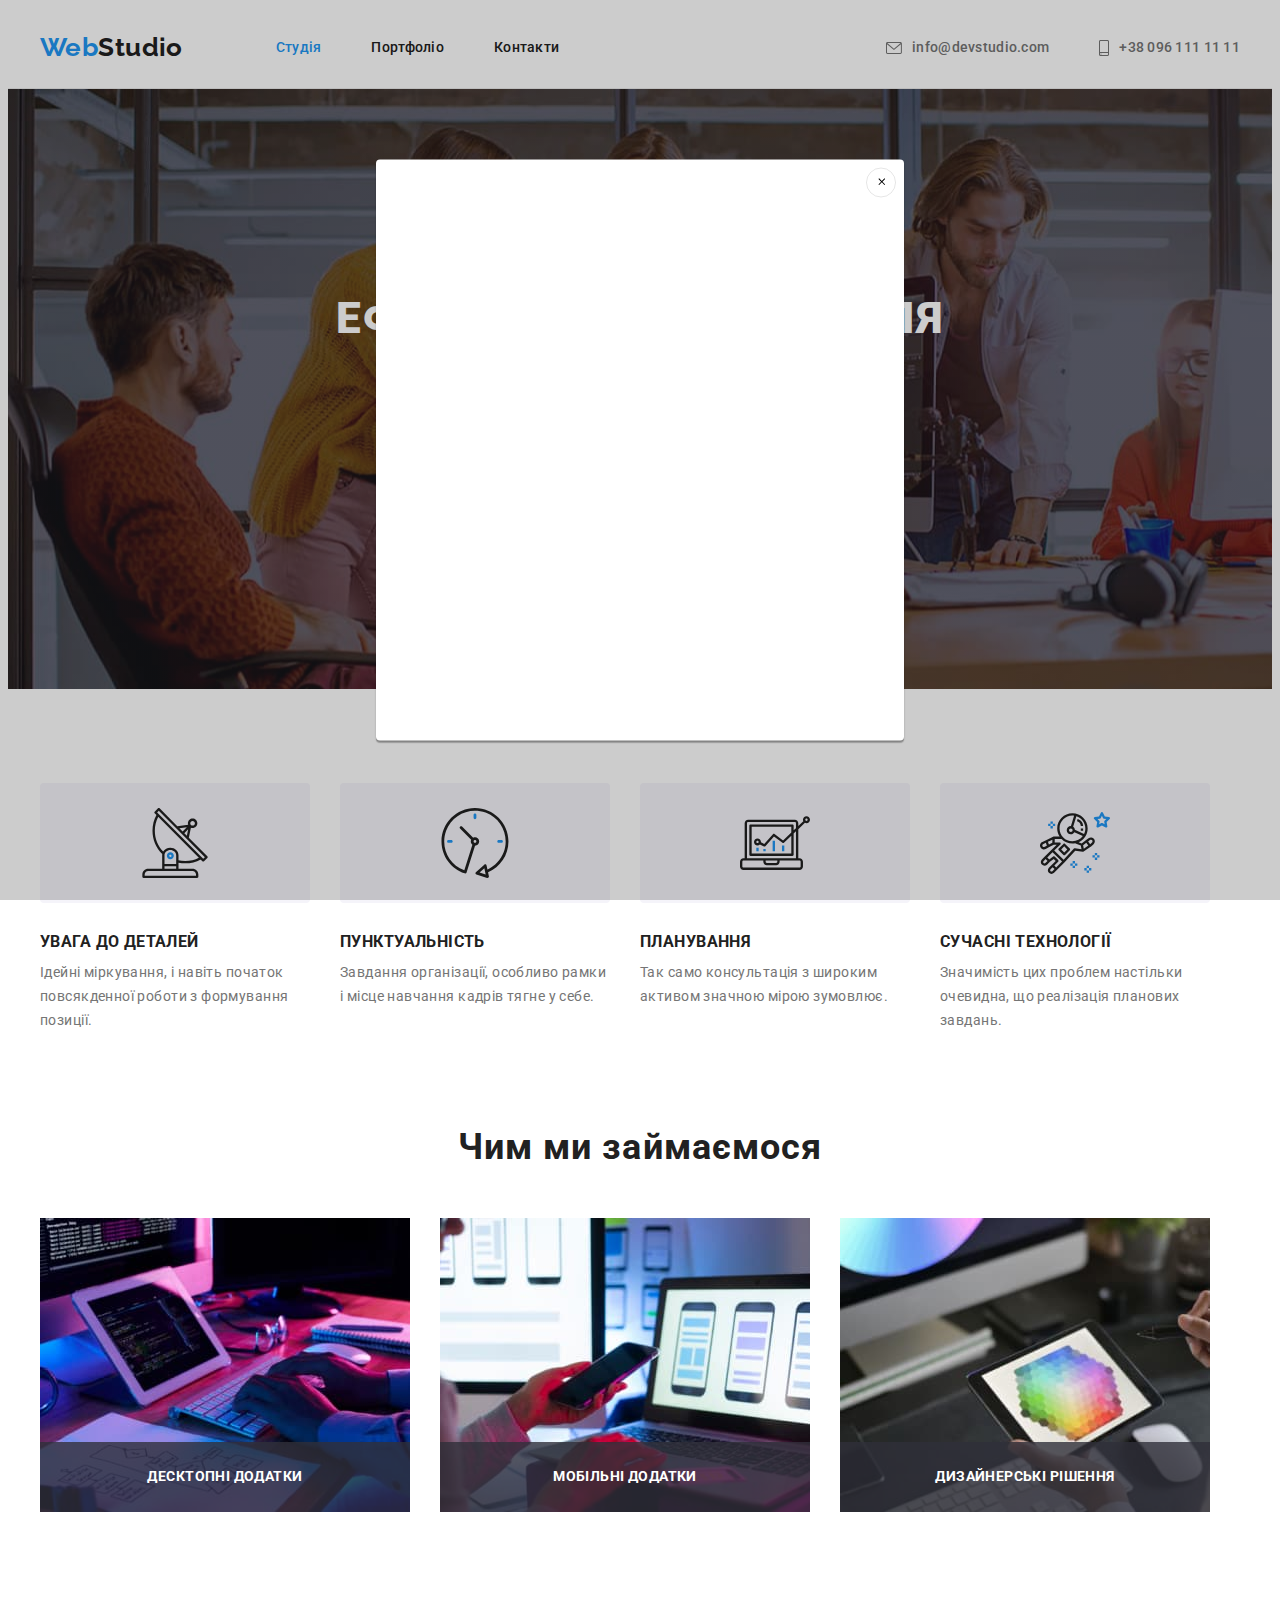
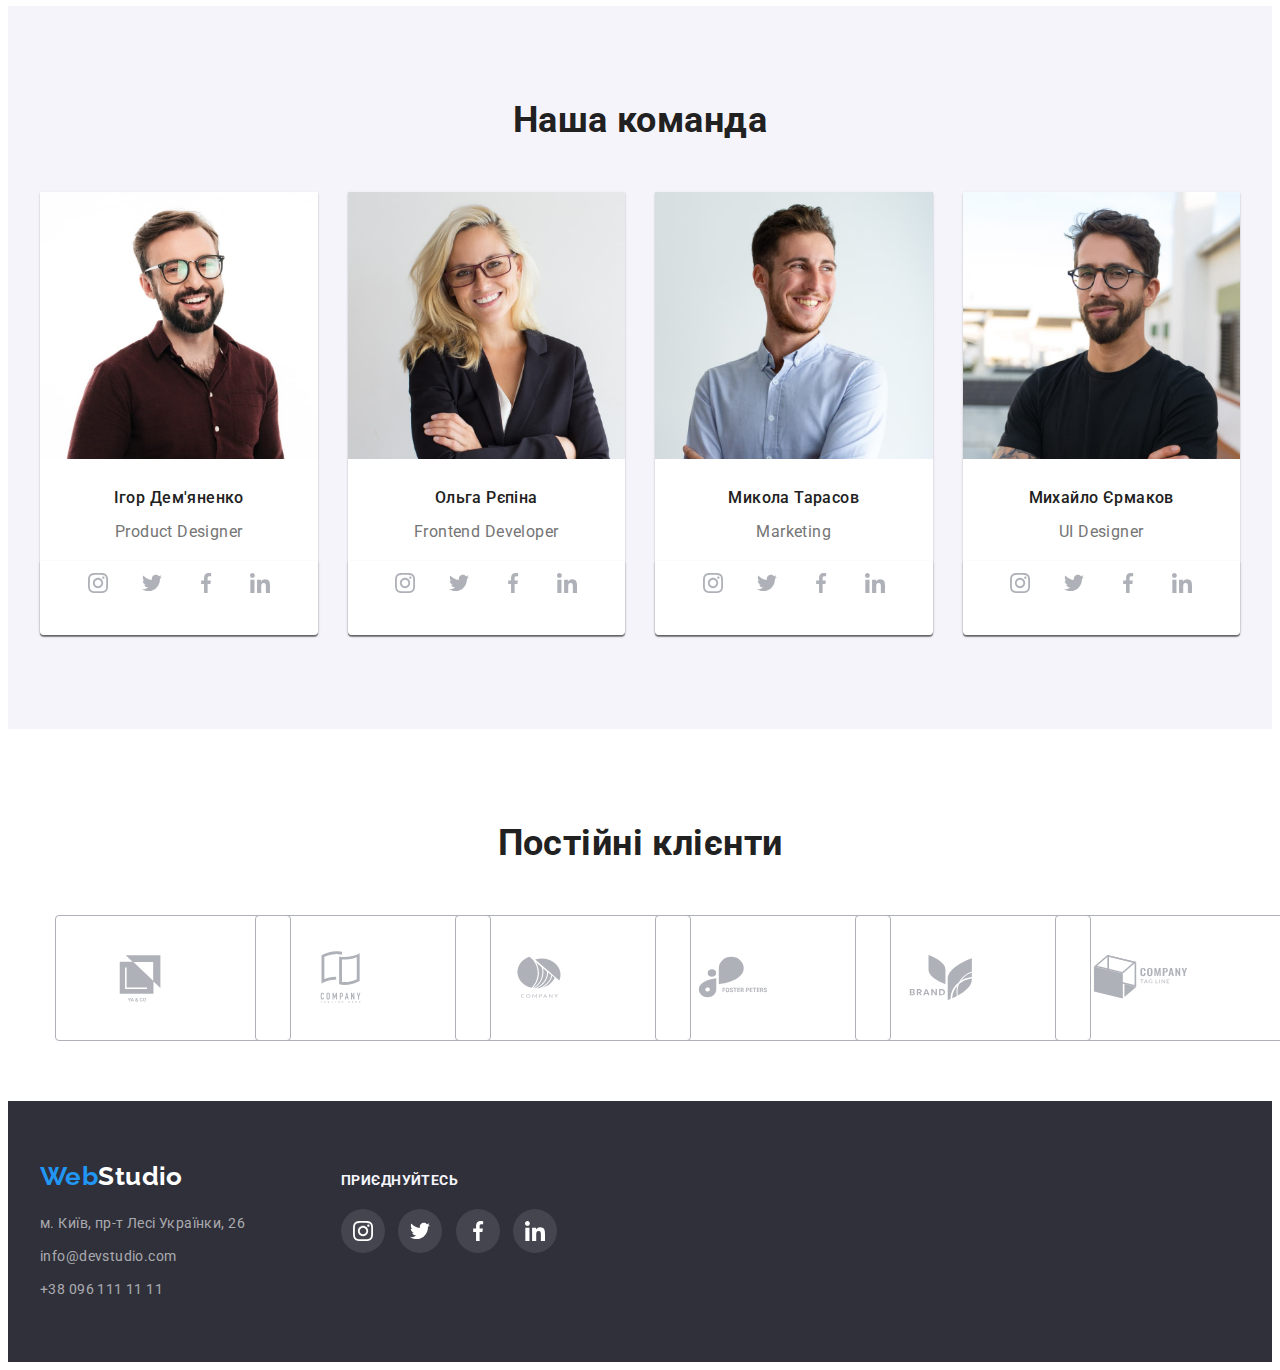
==== commit 6c557798: "add clouse" ====
--- a/index.html
+++ b/index.html
@@ -389,7 +389,10 @@
         <div class="backdrop " data-modal>
                 <div class="mobal">
                     <button type="button" class="close" data-modal-close>
-                        Закрити</button>
+                        <svg class="icons-svg-char" width="11" height="11">
+                            <use href="./images/icons.svg#icon-char"></use>
+                        </svg>
+                        </button>
                 </div>
             </div> 
             <script src="./js/modal.js"></script> 
--- a/css/style.css
+++ b/css/style.css
@@ -1070,4 +1070,7 @@
     background: var(--primary-link-color);
     border: 1px solid rgba(0, 0, 0, 0.1);
     border-radius: 50%;
+
 } 
+
+
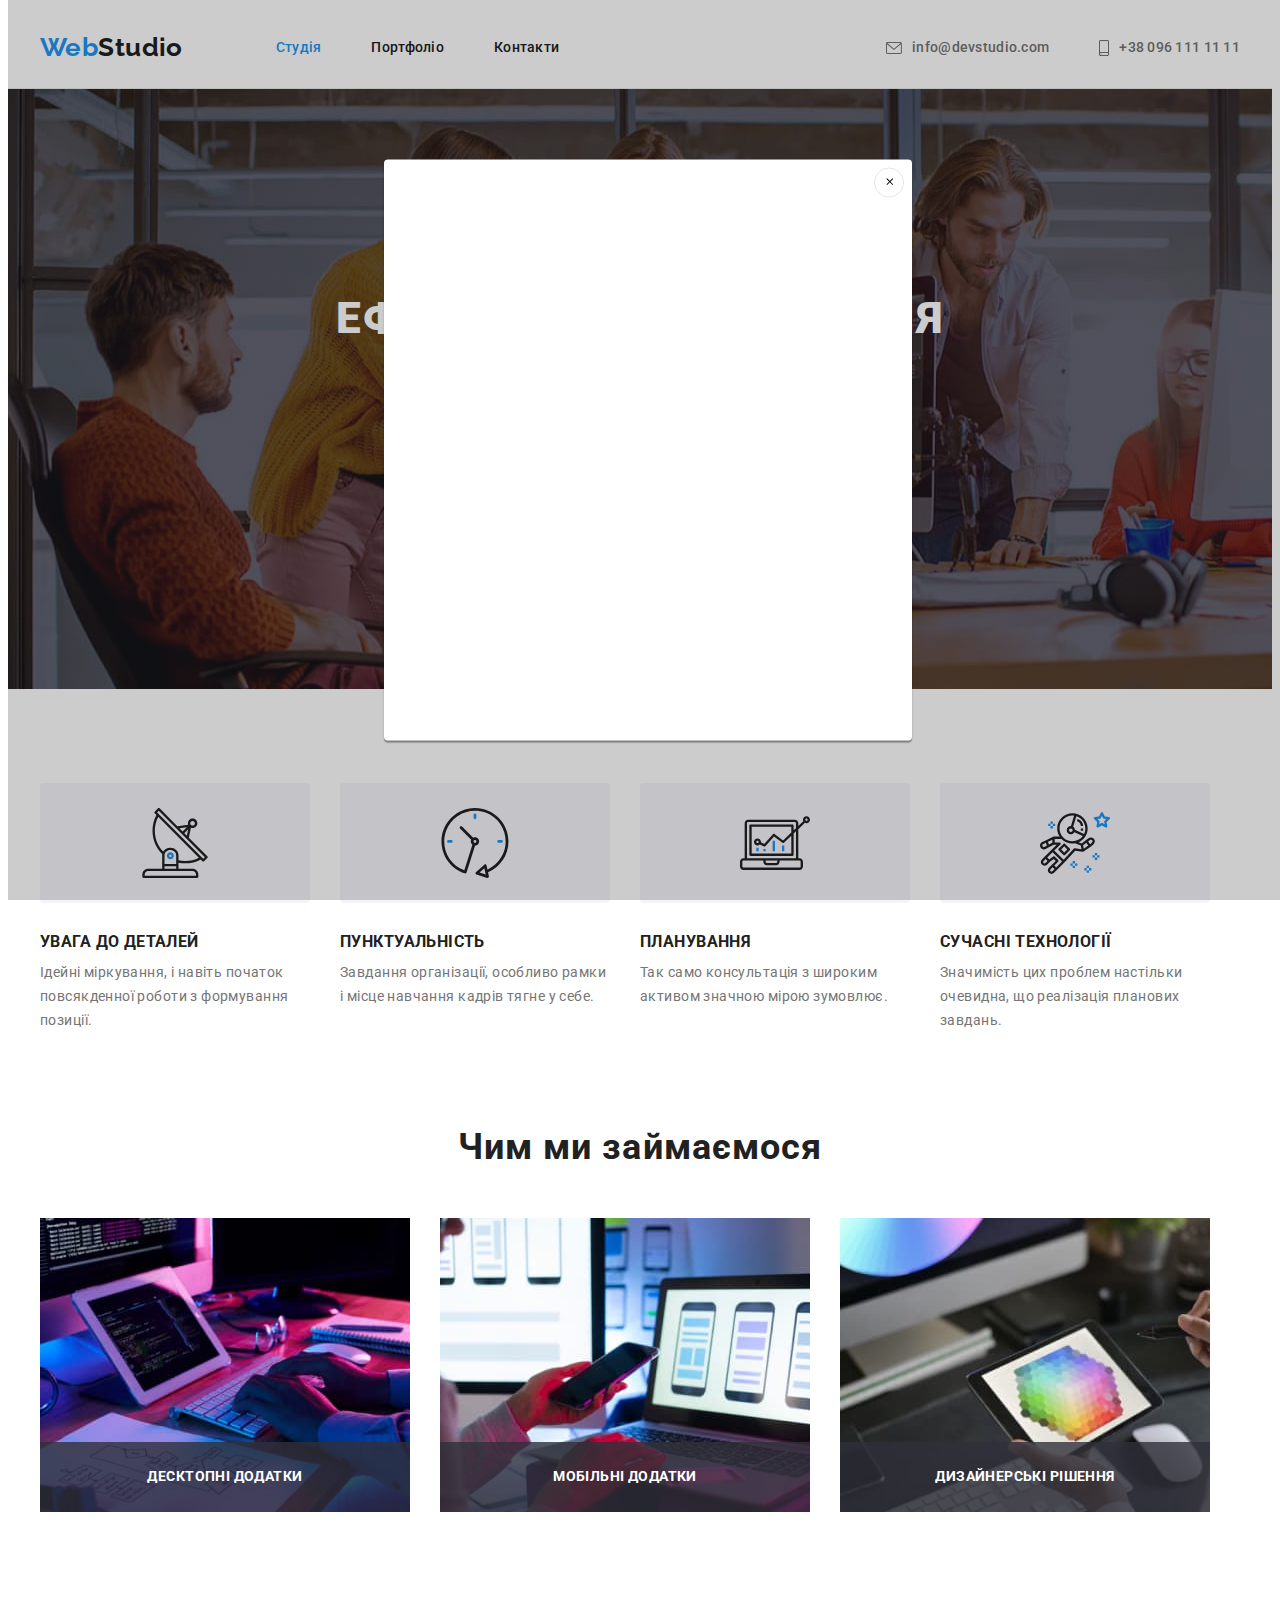
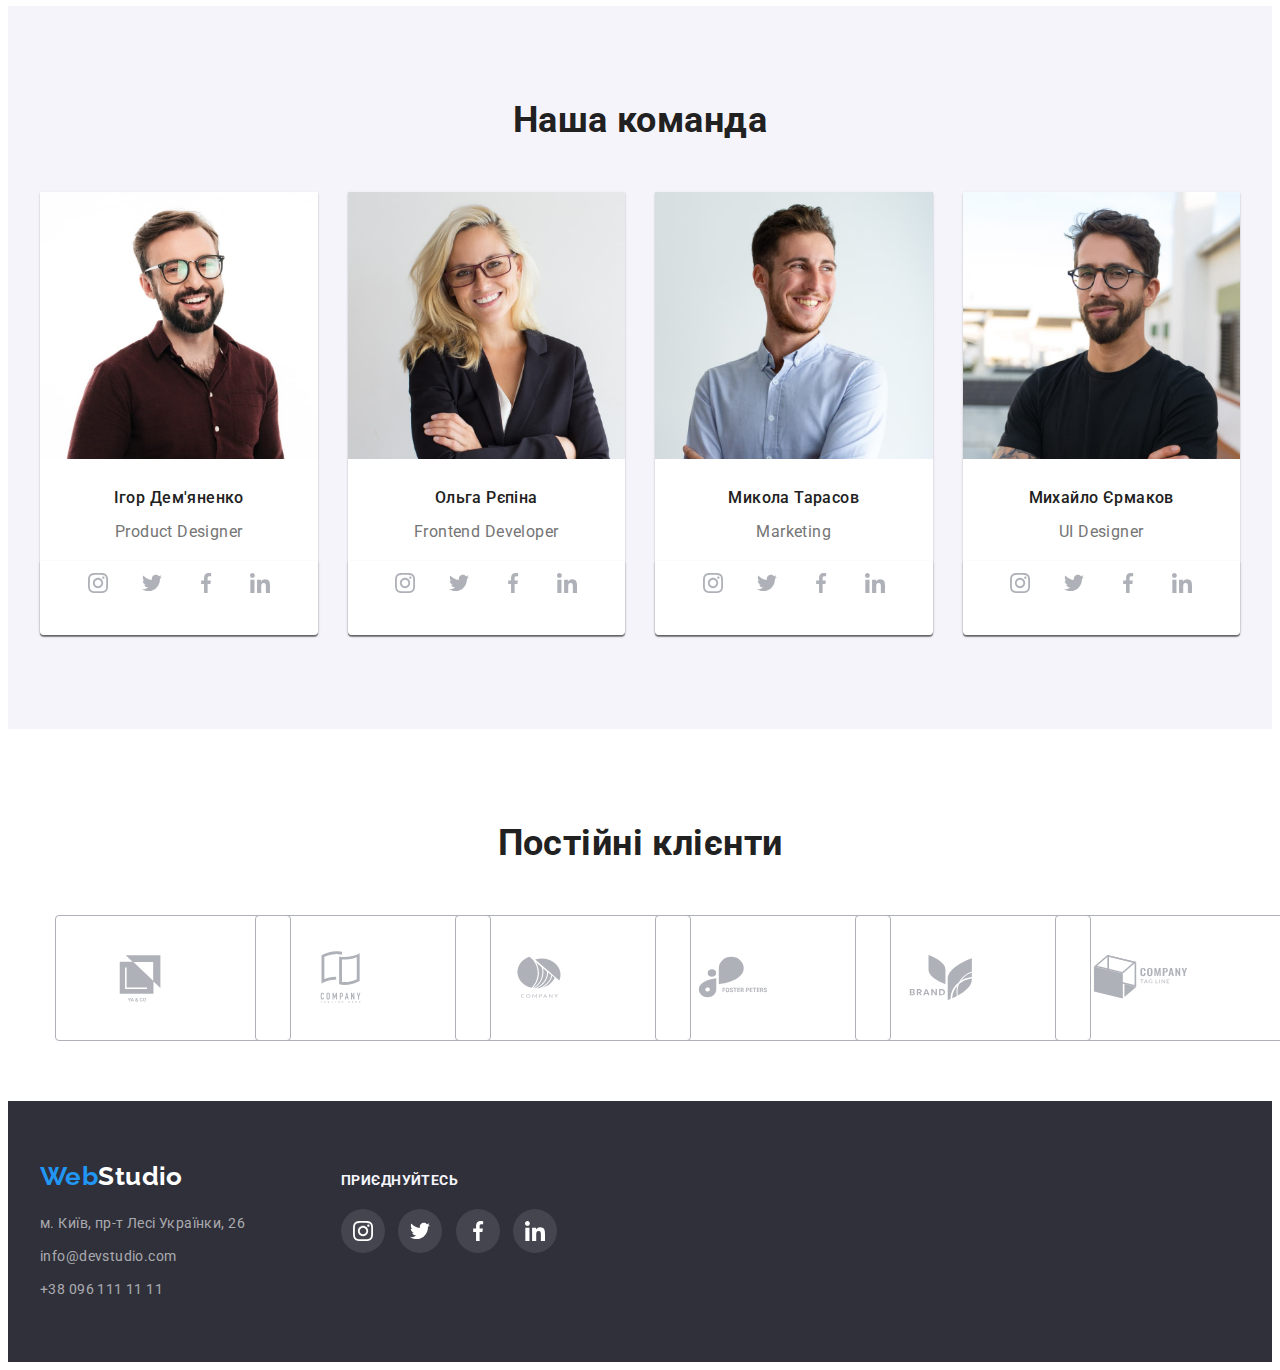
==== commit 7c1cac94: "add overley in portfolio" ====
--- a/index.html
+++ b/index.html
@@ -386,8 +386,8 @@
             </div>
         </div>
         </footer>
-        <div class="backdrop " data-modal>
-                <div class="mobal">
+        <div class="backdrop" data-modal>
+                <div class="modal">
                     <button type="button" class="close" data-modal-close>
                         <svg class="icons-svg-char" width="11" height="11">
                             <use href="./images/icons.svg#icon-char"></use>
--- a/css/style.css
+++ b/css/style.css
@@ -14,8 +14,9 @@
     --bacjground-color-footer-lincs: rgba(255, 255, 255, 0.1);
     --primery-icon-color:#AFB1B8;
     --background-color-img: rgba(47, 48, 58, 0.8);
-
-
+    --background-color-img-overley:rgba(33, 150, 243, 0.9);
+    --background-color-modal-window: rgba(0, 0, 0, 0.2);
+    --primary-cubic-bezir: cubic-bezier(0.4, 0, 0.2, 1);  
     --primary-padding-bottom: 10px;
     
     
@@ -881,59 +882,41 @@
 .pic-paragraph {
     font-size: 16px;
     line-height: 1.87;
-    color: var(--secondary-texy-color);
-    
-    
-}
-
-
-
-.product-div {
-    position: relative;
-    width: 100%;
-    height: 100%;
-    
-}
-
-
-.product-div::before {
-    content: '';
-    display: inline-block;
+    color: var(--secondary-texy-color);  
+}
+
+.link-content:hover .paragraph-overley,
+.link-content:focus .paragraph-overley
+{
+    transform: translateY(0);
+}
+
+.paragraph-overley {
     position: absolute;
-    width: 370px;
-    height: 294px;
-    top:0;
-    left:0;
-    
-    background-color: rgba(33, 150, 243, 0.9);
-    opacity: 0;
-
-    
-
-}
-
-
-
-
-
-
-
-
-
-.paragraph-cards {
-    width: 100%;
-    height: 100%;
-    display: block;
+    top: 0;
+    
+    
     font-weight: 400;
     font-size: 18px;
     line-height: 1.5;
     letter-spacing: 0.03em;
-    padding: 63px 24px; 
-    opacity: 1;
-    color: #ffffff;
-    transition-duration: 250ms;
-    transition-timing-function: cubic-bezier(0.4, 0, 0.2, 1); 
-}
+    color: var(--primary-fon-color);
+    background-color: var(--background-color-img-overley);
+    padding: 63px 24px;
+    height: 101%;
+
+    transform: translateY(100%);
+
+    transition: transform 250ms cubic-bezier(0.4, 0, 0.2, 1);
+    
+}
+
+.portfolio-overlay-div {
+position: relative;
+overflow: hidden;
+
+}
+
 
 /* --------Універсальні--------- */
 
@@ -1030,17 +1013,16 @@
 }
 
 
-/* modal */
+/* --------Модальне вікно--------- */
 .backdrop {
     position: fixed;
     top: 0;
-    left: 0;
     width: 100%;
     height: 100%;
-    background-color: rgba(0, 0, 0, 0.2);
+    background-color: var(--background-color-modal-window);
     transition: opacity 250ms cubic-bezier(0.4, 0, 0.2, 1);
 }
-.mobal {
+.modal {
 
         position: absolute;
         top: 50%;
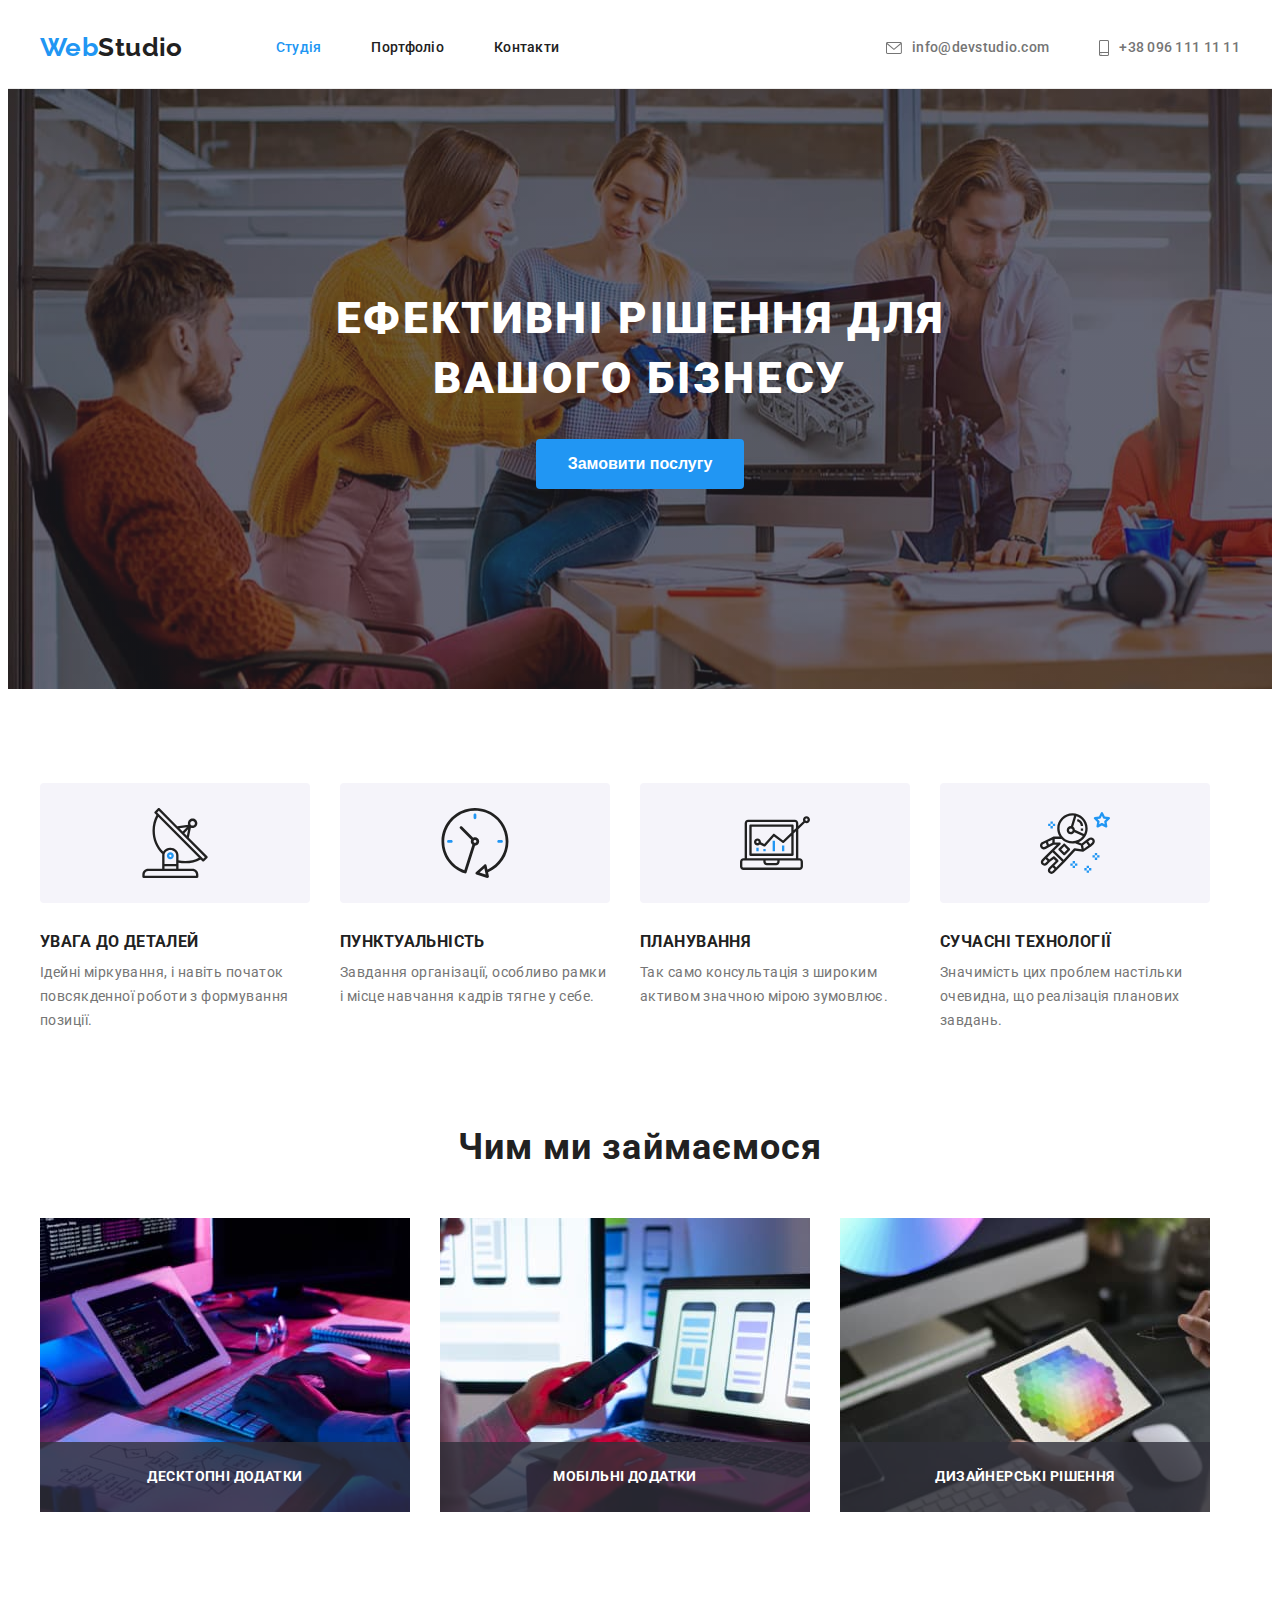
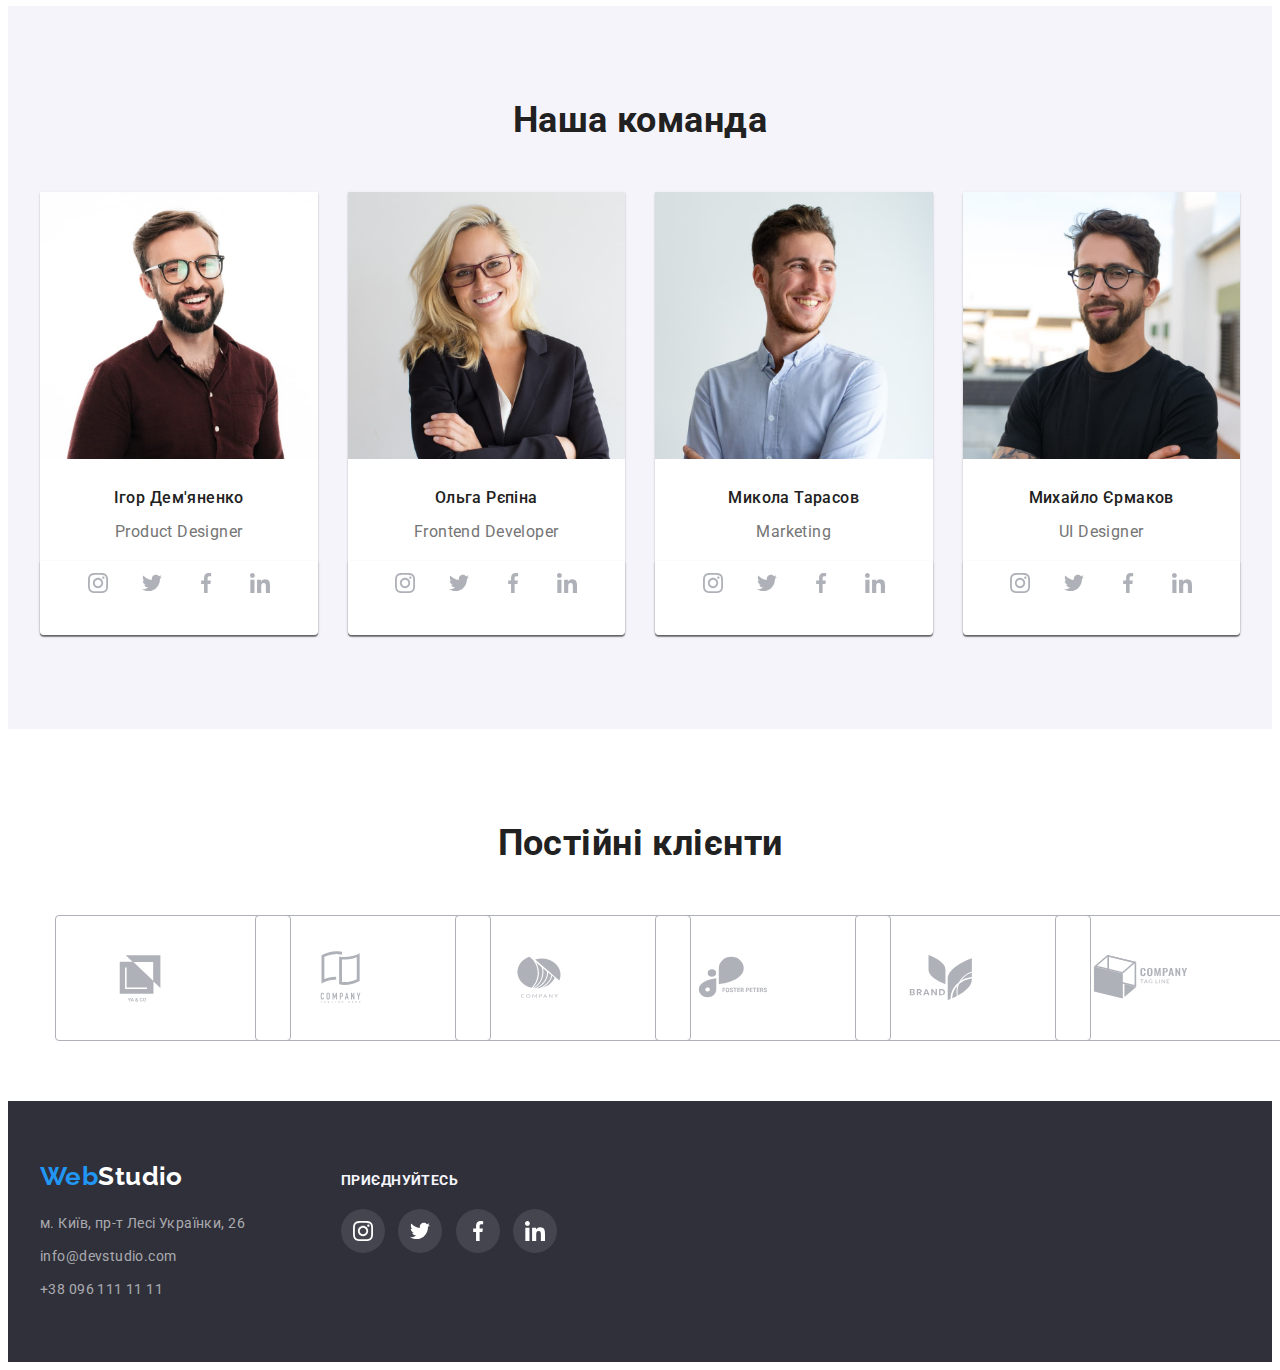
==== commit a130743e: "add animations in modal window" ====
--- a/index.html
+++ b/index.html
@@ -386,7 +386,7 @@
             </div>
         </div>
         </footer>
-        <div class="backdrop" data-modal>
+        <div class="backdrop is-hidden" data-modal>
                 <div class="modal">
                     <button type="button" class="close" data-modal-close>
                         <svg class="icons-svg-char" width="11" height="11">
--- a/css/style.css
+++ b/css/style.css
@@ -1020,24 +1020,30 @@
     width: 100%;
     height: 100%;
     background-color: var(--background-color-modal-window);
-    transition: opacity 250ms cubic-bezier(0.4, 0, 0.2, 1);
+    transition: opacity 250ms cubic-bezier(0.4, 0, 0.2, 1), visibility 250ms cubic-bezier(0.4, 0, 0.2, 1);
 }
 .modal {
 
-        position: absolute;
-        top: 50%;
-        left: 50%;
-        transform: translate(-50%, -50%);
-        height: 581px;
-        width: 528px;
-        background: var(--primary-fon-color);
-        box-shadow: 0px 1px 3px rgb(0 0 0 / 12%), 0px 1px 1px rgb(0 0 0 / 14%), 0px 2px 1px rgb(0 0 0 / 20%);
-        border-radius: 4px;
-}
-
+    position: absolute;
+    top: 50%;
+    left: 50%;
+    transform: translate(-50%, -50%) scale(1);
+    height: 581px;
+    width: 528px;
+    background: var(--primary-fon-color);
+    box-shadow: 0px 1px 3px rgb(0 0 0 / 12%), 0px 1px 1px rgb(0 0 0 / 14%), 0px 2px 1px rgb(0 0 0 / 20%);
+    border-radius: 4px;
+    transition: transform 250ms cubic-bezier(0.4, 0, 0.2, 1);
+}
+
+
+.backdrop.is-hidden .modal {
+    transform: translate(-50%, -50%) scale(0);
+}
 
 .backdrop.is-hidden {
     opacity: 0;
+    visibility: hidden;
     pointer-events: none;
     overflow: visible;
 }
@@ -1047,12 +1053,19 @@
     height: 30px;
     top: 8px;
     right: 8px;
-    padding: 6px;
     fill: #000000;
     background: var(--primary-link-color);
     border: 1px solid rgba(0, 0, 0, 0.1);
     border-radius: 50%;
+    display: flex;
+    align-items: center;
+    justify-content: center;
+    cursor: pointer;
 
 } 
 
-
+.icons-svg-char {
+    
+}
+
+
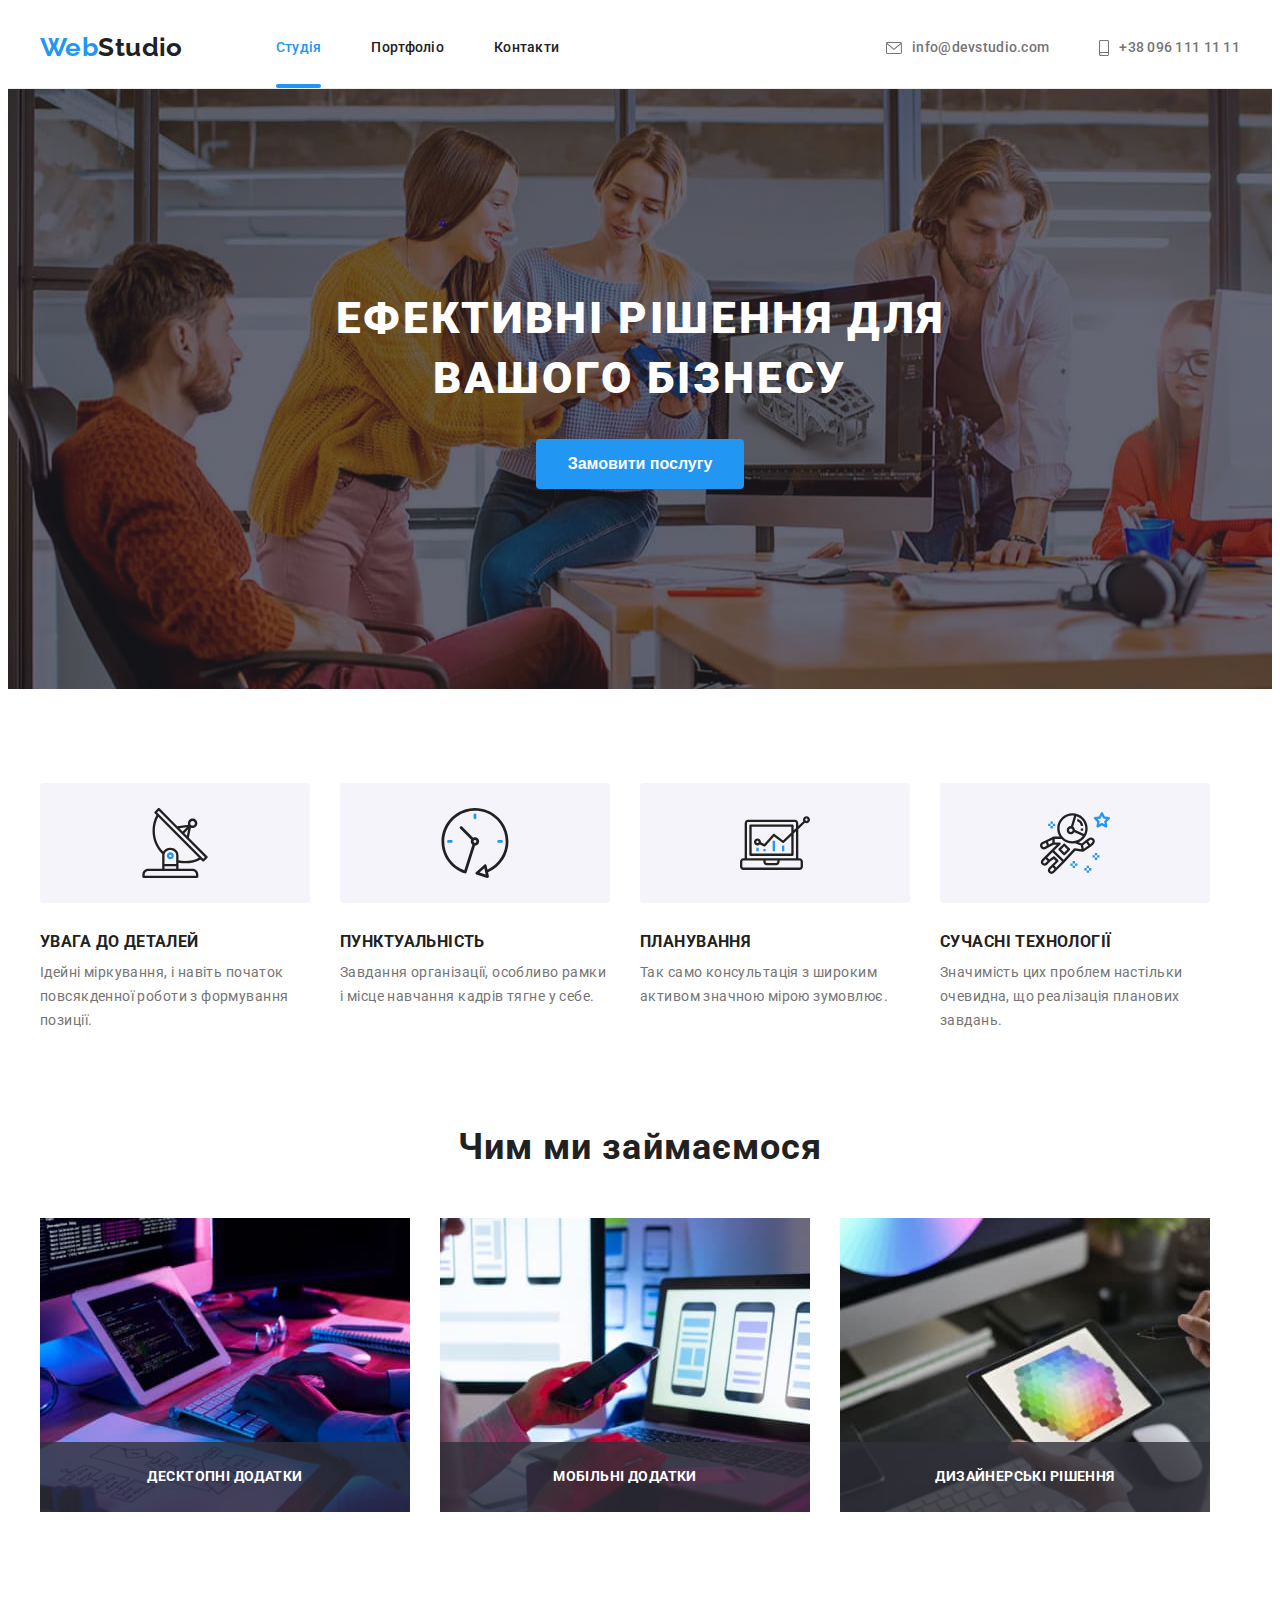
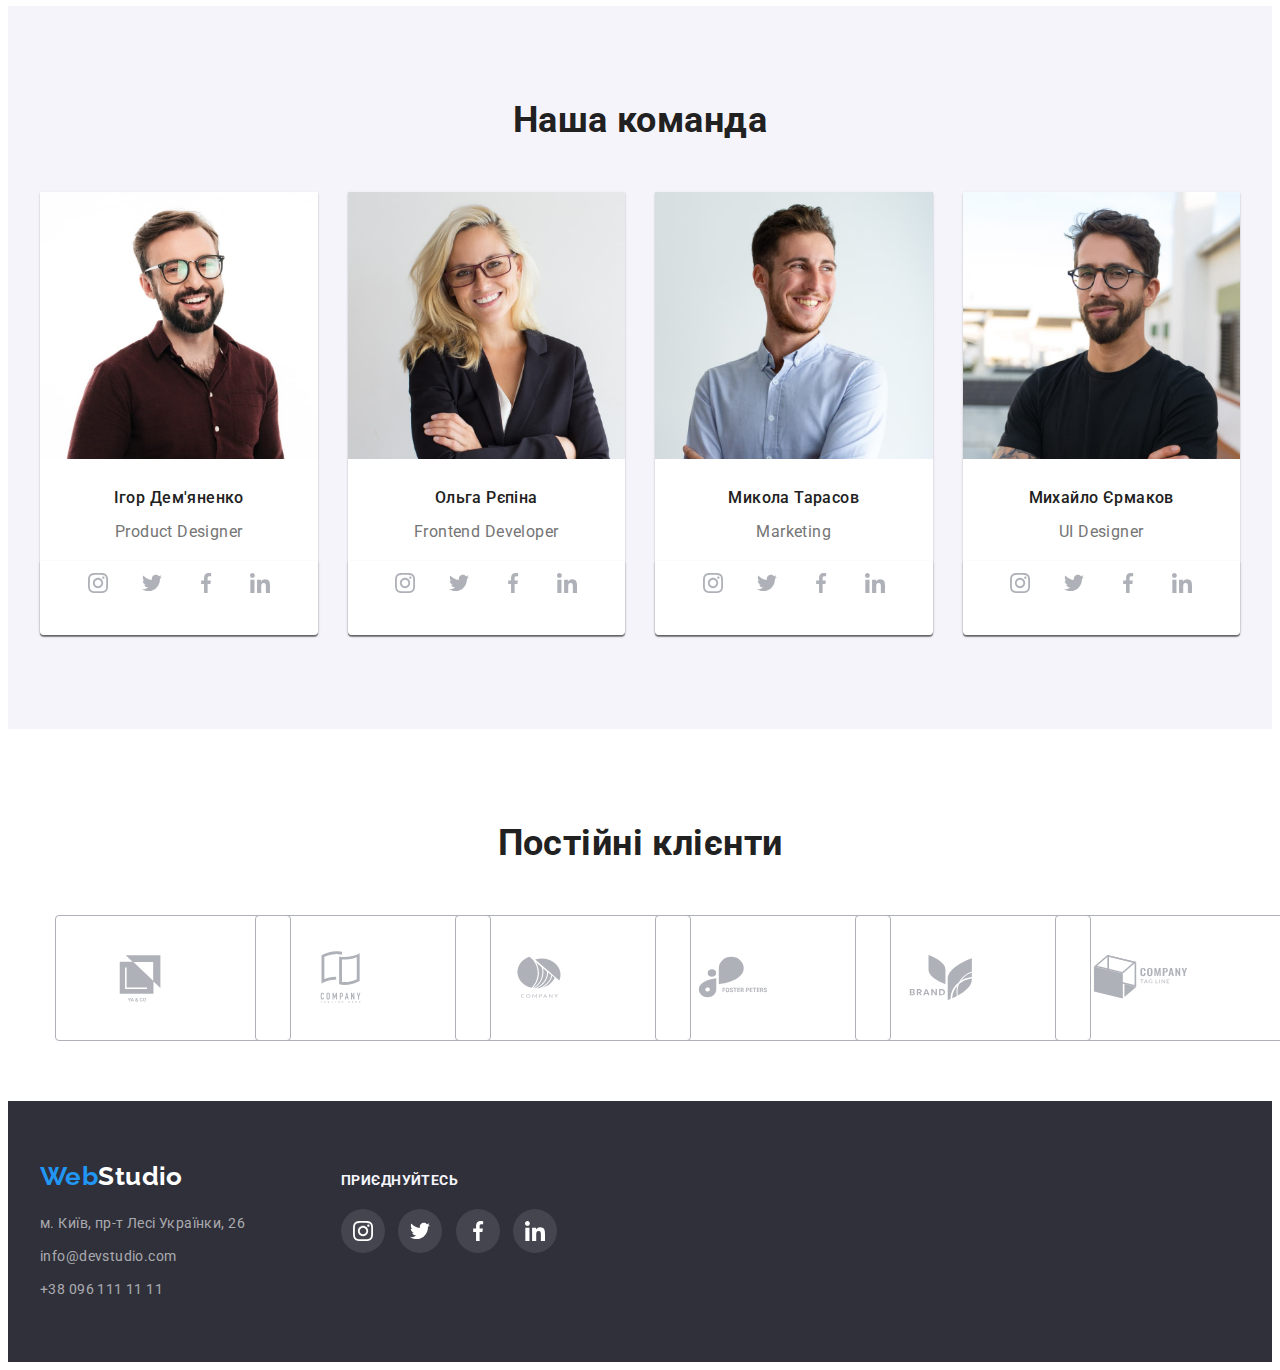
==== commit c6488b65: "finish friday" ====
--- a/index.html
+++ b/index.html
@@ -20,13 +20,13 @@
         <nav class="nav">
             <ul class="site-nav">
                 <li class="item-nav">
-                   <a href="./index.html" class="header-link current">Студія</a> 
+                   <a href="./index.html" class="header-link link-nav-item current">Студія</a> 
                 </li>
                 <li class="item-nav">
-                    <a href="./portfolio.html" class="header-link ">Портфоліо</a>
+                    <a href="./portfolio.html" class="header-link link-nav-item ">Портфоліо</a>
                 </li>
                 <li class="item-nav">
-                    <a href="" class="header-link">Контакти</a>
+                    <a href="" class="header-link link-nav-item">Контакти</a>
                 </li>
             </ul>
         </nav>
--- a/css/style.css
+++ b/css/style.css
@@ -140,6 +140,36 @@
 .auth-nav .item-nav + .item-nav {
     margin-left: 50px;
 } 
+
+
+.item-nav {
+    position: relative;
+    display: block;
+}
+
+.item-nav .current::after {
+    content: '';
+    width: 100%;
+    height: 4px;
+    position: absolute;
+    bottom: 0;
+    left: 0;
+    border-radius: 2px;
+    background-color: var(--acent-color);
+
+    
+}
+
+.item-nav:hover::after {
+   
+    transform: scaleX(1);
+   
+}
+
+
+
+
+  
 /* ------------Контатки------------*/
 
 .main-nav {
@@ -153,23 +183,14 @@
 
 
 
-.current::after {
-    position: absolute;
-    content: '';
-    bottom: 0;
-    left: 0;
-    width: 100%;
-    height: 4px;
-    background: var(--accent-color);
-    border-radius: 2px;
-}
+ 
 
 .auth-nav .header-link:hover,
 .auth-nav .header-link:focus 
 {
     color: var(--acent-color);
     fill: var(--acent-color);
-}
+} 
 
 .site-nav .header-link.current {
     color: var(--acent-color);
@@ -333,35 +354,35 @@
     padding-left: 25px;
     padding-right: 25px;
 
-    transition-property: background-color ;
+    transition-property: background-color, color ;
     transition-duration: 250ms;
     transition-timing-function: cubic-bezier(0.4, 0, 0.2, 1); 
 }
 .button-web {
     width: 125px;
 
-    transition-property: background-color ;
+    transition-property: background-color, color ;
     transition-duration: 250ms;
     transition-timing-function: cubic-bezier(0.4, 0, 0.2, 1); 
 }
 .button-adds {
     width: 112px;
 
-    transition-property: background-color ;
+    transition-property: background-color, color ;
     transition-duration: 250ms;
     transition-timing-function: cubic-bezier(0.4, 0, 0.2, 1); 
 }
 .button-dysain {
     width: 103px;
 
-    transition-property: background-color ;
+    transition-property: background-color, color ;
     transition-duration: 250ms;
     transition-timing-function: cubic-bezier(0.4, 0, 0.2, 1); 
 }
 .button-market {
     width: 130px;
 
-    transition-property: background-color ;
+    transition-property: background-color, color ;
     transition-duration: 250ms;
     transition-timing-function: cubic-bezier(0.4, 0, 0.2, 1); 
     
@@ -659,6 +680,7 @@
 .icon-clients {
     width: 106px;
     height: 60px;  
+    fill: var(--primery-icon-color);
 }
 
 .company {
@@ -679,9 +701,8 @@
     
     align-items: center;
 
-    transition-property: color ;
-    transition-duration: 250ms;
-    transition-timing-function: cubic-bezier(0.4, 0, 0.2, 1);
+    transition: border 250ms cubic-bezier(0.4, 0, 0.2, 1),
+    fill 250ms cubic-bezier(0.4, 0, 0.2, 1);
 
     
     }
@@ -692,11 +713,6 @@
 }
 
 
-.icon-clients {
-    width: 106px;
-    height: 60px;  
-}
-
 
 .client-item:hover {
     border: 1px solid var(--acent-color);
@@ -706,9 +722,7 @@
     border: 1px solid var(--acent-color);
 }
 
-.icon-clients {
-    fill: var(--primery-icon-color);
-}
+
 
 .client-item:hover .icon-clients {
     fill: var(--acent-color);
@@ -1038,7 +1052,7 @@
 
 
 .backdrop.is-hidden .modal {
-    transform: translate(-50%, -50%) scale(0);
+    transform: translate(-50%, -50%) scale(0) ;
 }
 
 .backdrop.is-hidden {
